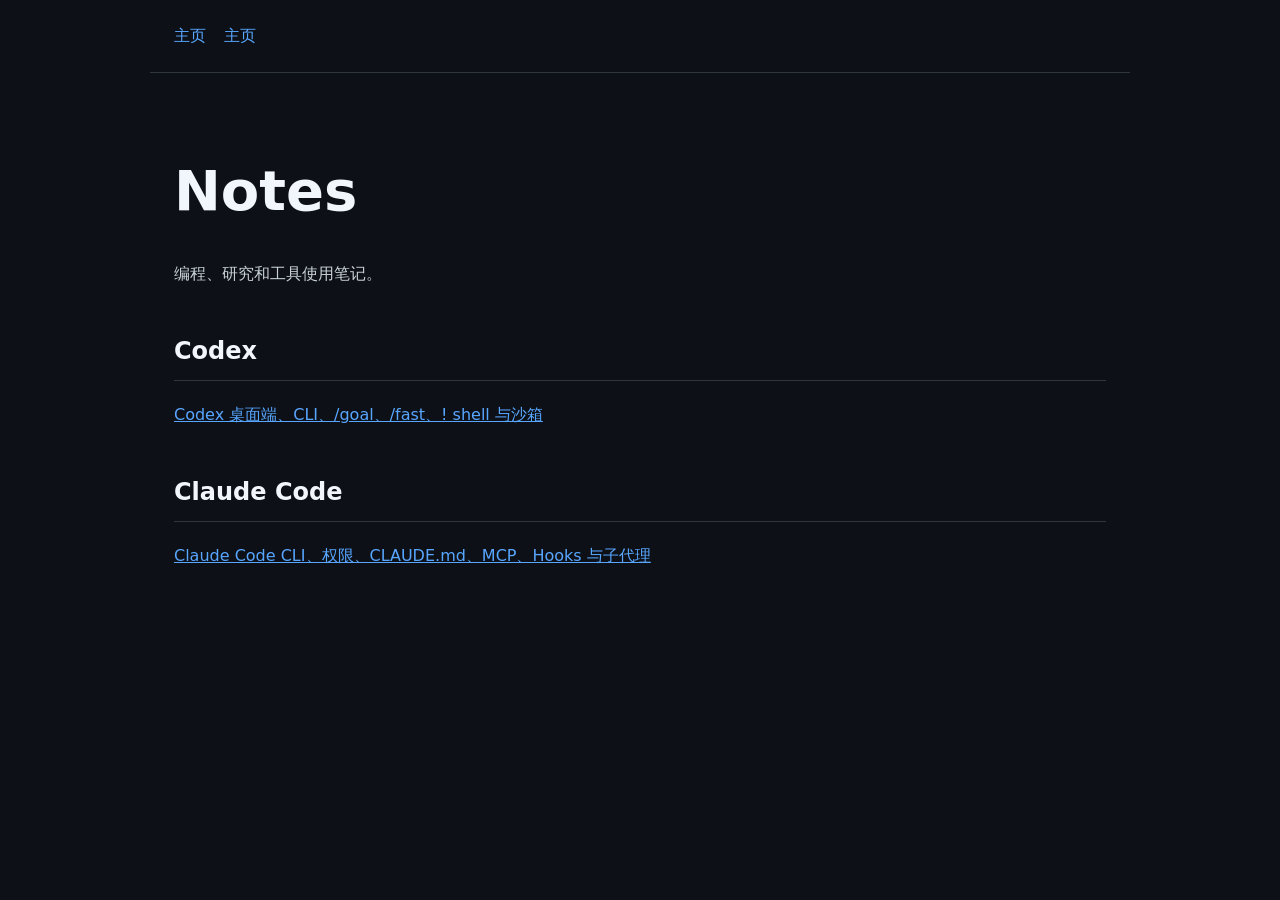
==== notes/index.html @ 538e0363 "Publish notes as site pages" ====
<!doctype html><html lang="zh-CN"><head><meta charset="utf-8"><meta name="viewport" content="width=device-width,initial-scale=1"><meta name="description" content="Notes"><title>Notes · Jiajun Peng</title><style>
:root{--bg:#0d1117;--panel:#161b22;--text:#c9d1d9;--muted:#8b949e;--blue:#58a6ff;--teal:#2dd4bf;--line:#30363d}
*{box-sizing:border-box}body{margin:0;background:var(--bg);color:var(--text);font:16px/1.75 system-ui,-apple-system,"Segoe UI",sans-serif}
main{max-width:980px;margin:0 auto;padding:48px 24px 80px}a{color:var(--blue)}nav{max-width:980px;margin:0 auto;padding:22px 24px;border-bottom:1px solid var(--line)}nav a{margin-right:18px;text-decoration:none}
h1,h2,h3{color:#f0f6fc}h1{font-size:clamp(2rem,5vw,3.5rem);line-height:1.15}h2{margin-top:42px;border-bottom:1px solid var(--line);padding-bottom:8px}
blockquote{border-left:3px solid var(--teal);margin-left:0;padding-left:16px;color:var(--muted)}code{background:#1f2630;border-radius:4px;padding:2px 5px}pre{background:#111820;border:1px solid var(--line);border-radius:8px;padding:16px;overflow:auto}pre code{background:none;padding:0}
table{border-collapse:collapse;width:100%;margin:18px 0;display:block;overflow-x:auto}th,td{border:1px solid var(--line);padding:8px 11px;text-align:left;vertical-align:top}th{background:#161b22}li{margin:5px 0}.meta{color:var(--muted);font-size:.9rem}.back{display:inline-block;margin-top:22px}
</style></head><body><nav><a href="/index.html">主页</a><a href="/index.html">主页</a></nav><main><h1>Notes</h1><p>编程、研究和工具使用笔记。</p><div class="grid"><div class="card"><h2>Codex</h2><p><a href="codex/">Codex 桌面端、CLI、/goal、/fast、! shell 与沙箱</a></p></div><div class="card"><h2>Claude Code</h2><p><a href="claude-code/">Claude Code CLI、权限、CLAUDE.md、MCP、Hooks 与子代理</a></p></div></div></main></body></html>
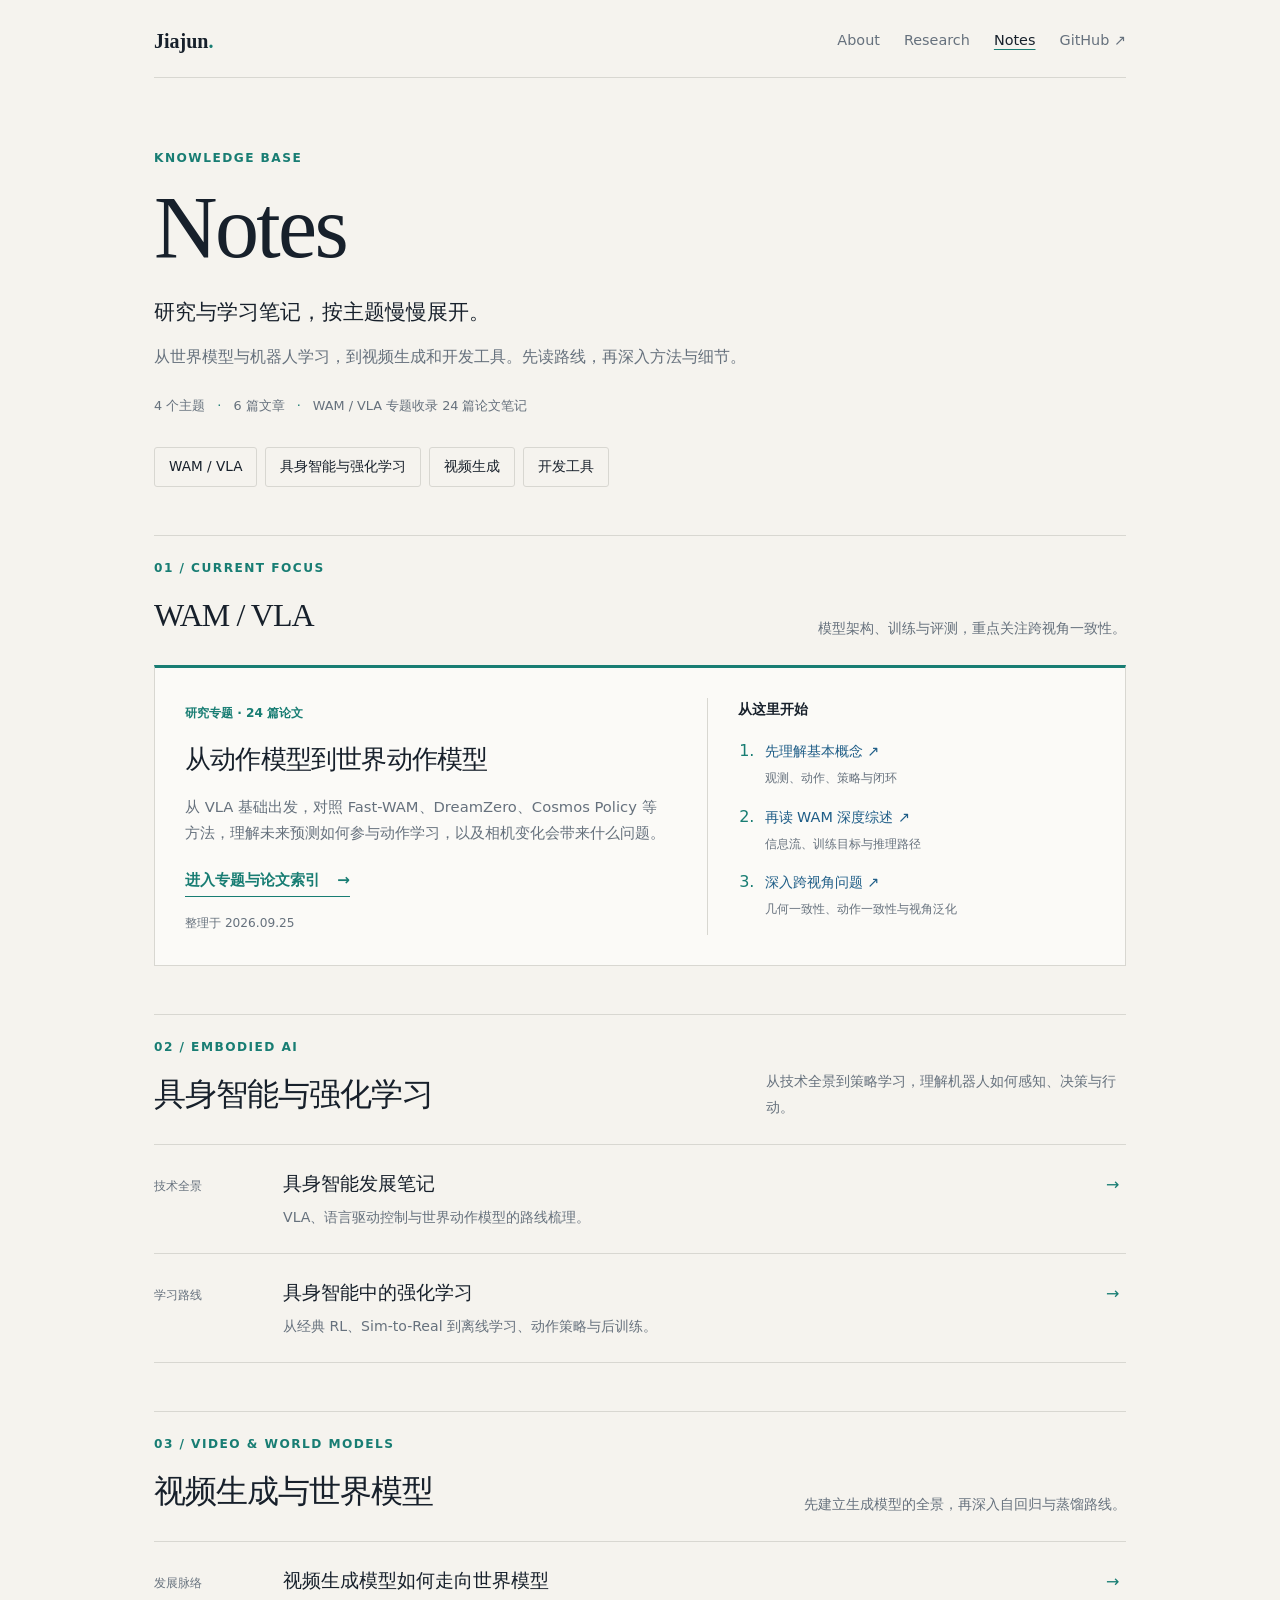
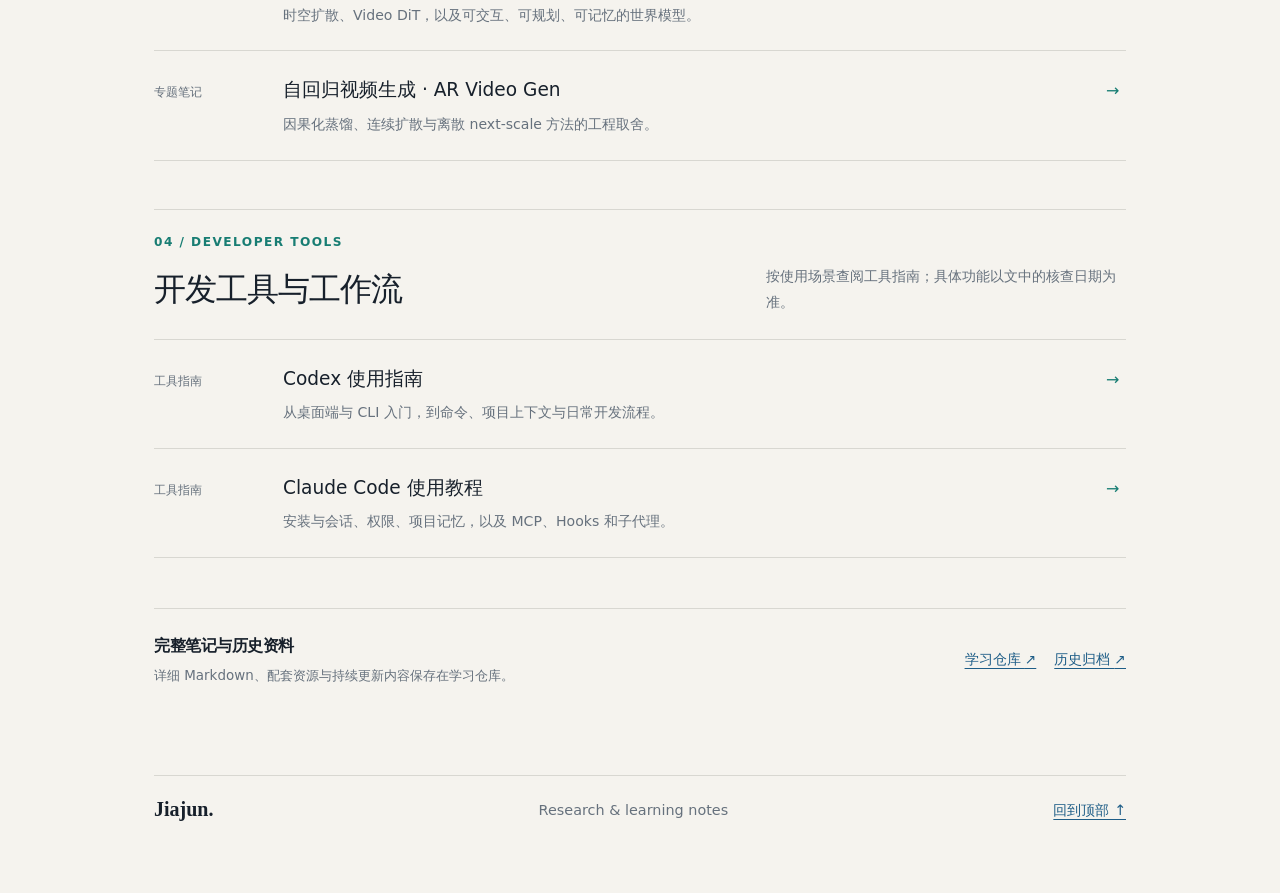
==== commit ce349829: "Organize notes by topic and add WAM VLA reading guide" ====
--- a/notes/index.html
+++ b/notes/index.html
@@ -1,8 +1,18 @@
-<!doctype html><html lang="zh-CN"><head><meta charset="utf-8"><meta name="viewport" content="width=device-width,initial-scale=1"><meta name="description" content="Notes"><title>Notes · Jiajun Peng</title><style>
-:root{--bg:#0d1117;--panel:#161b22;--text:#c9d1d9;--muted:#8b949e;--blue:#58a6ff;--teal:#2dd4bf;--line:#30363d}
-*{box-sizing:border-box}body{margin:0;background:var(--bg);color:var(--text);font:16px/1.75 system-ui,-apple-system,"Segoe UI",sans-serif}
-main{max-width:980px;margin:0 auto;padding:48px 24px 80px}a{color:var(--blue)}nav{max-width:980px;margin:0 auto;padding:22px 24px;border-bottom:1px solid var(--line)}nav a{margin-right:18px;text-decoration:none}
-h1,h2,h3{color:#f0f6fc}h1{font-size:clamp(2rem,5vw,3.5rem);line-height:1.15}h2{margin-top:42px;border-bottom:1px solid var(--line);padding-bottom:8px}
-blockquote{border-left:3px solid var(--teal);margin-left:0;padding-left:16px;color:var(--muted)}code{background:#1f2630;border-radius:4px;padding:2px 5px}pre{background:#111820;border:1px solid var(--line);border-radius:8px;padding:16px;overflow:auto}pre code{background:none;padding:0}
-table{border-collapse:collapse;width:100%;margin:18px 0;display:block;overflow-x:auto}th,td{border:1px solid var(--line);padding:8px 11px;text-align:left;vertical-align:top}th{background:#161b22}li{margin:5px 0}.meta{color:var(--muted);font-size:.9rem}.back{display:inline-block;margin-top:22px}
-</style></head><body><nav><a href="/index.html">主页</a><a href="/index.html">主页</a></nav><main><h1>Notes</h1><p>编程、研究和工具使用笔记。</p><div class="grid"><div class="card"><h2>Codex</h2><p><a href="codex/">Codex 桌面端、CLI、/goal、/fast、! shell 与沙箱</a></p></div><div class="card"><h2>Claude Code</h2><p><a href="claude-code/">Claude Code CLI、权限、CLAUDE.md、MCP、Hooks 与子代理</a></p></div></div></main></body></html>+<!doctype html>
+<html lang="zh-CN">
+<head>
+  <meta charset="utf-8">
+  <meta name="viewport" content="width=device-width, initial-scale=1">
+  <title>Notes 主题目录 | Jiajun Peng</title>
+  <link rel="canonical" href="https://kevinjustin-love.github.io/notes.html">
+  <link rel="stylesheet" href="../notes.css">
+  <script>
+    const destination = new URL("../notes.html", window.location.href);
+    destination.search = window.location.search;
+    destination.hash = window.location.hash;
+    window.location.replace(destination.href);
+  </script>
+  <meta http-equiv="refresh" content="0; url=../notes.html">
+</head>
+<body class="redirect-page"><main><p class="eyebrow">Notes</p><h1>笔记入口已更新</h1><p>正在前往统一的阅读页面。</p><p><a href="../notes.html">打开Notes 主题目录 →</a></p></main></body>
+</html>
--- a/notes.css
+++ b/notes.css
@@ -0,0 +1,162 @@
+:root { --paper:#f5f3ee; --ink:#17202b; --muted:#66717d; --blue:#1e5d87; --teal:#187d73; --line:#d8d7d1; --card:#fbfaf7; }
+* { box-sizing:border-box; } html { scroll-behavior:smooth; } body { margin:0; background:var(--paper); color:var(--ink); font:16px/1.75 Inter,ui-sans-serif,system-ui,-apple-system,"Segoe UI",sans-serif; }
+main { max-width:900px; margin:auto; padding:28px 34px 70px; } a { color:var(--blue); } .site-header { display:flex; justify-content:space-between; align-items:center; padding-bottom:24px; border-bottom:1px solid var(--line); } .wordmark { color:var(--ink); font:700 1.25rem/1 Georgia,serif; text-decoration:none; } .wordmark span { color:var(--teal); } nav { display:flex; gap:24px; } nav a { color:var(--muted); font-size:.9rem; text-decoration:none; }
+.note-hero { padding:72px 0 45px; } .eyebrow { color:var(--teal); font-size:.76rem; font-weight:700; letter-spacing:.12em; text-transform:uppercase; } h1,h2,h3 { font-family:Georgia,"Times New Roman",serif; font-weight:400; letter-spacing:-.03em; } h1 { margin:14px 0 15px; font-size:clamp(2.5rem,6vw,4.8rem); line-height:1.05; } h2 { margin:42px 0 14px; padding-top:22px; border-top:1px solid var(--line); font-size:2rem; } h3 { margin:28px 0 8px; font-size:1.4rem; } .note-meta { color:var(--muted); } .note-content { color:#384550; } .note-content p { max-width:760px; } .note-content blockquote { margin:20px 0; padding:10px 18px; border-left:3px solid var(--teal); background:rgba(24,125,115,.07); color:var(--muted); } .note-content code { padding:2px 5px; border-radius:4px; background:#e8e6df; font-size:.9em; } .note-content pre { overflow:auto; padding:17px 19px; border:1px solid var(--line); border-radius:8px; background:#202a32; color:#e6edf3; font: .88rem/1.6 ui-monospace,SFMono-Regular,Consolas,monospace; } .note-content pre code { padding:0; background:transparent; } .note-content li { margin:4px 0; } footer { display:flex; justify-content:space-between; gap:20px; margin-top:64px; padding-top:22px; border-top:1px solid var(--line); color:var(--muted); font-size:.9rem; } .footer-wordmark { color:var(--ink); font:700 1.25rem Georgia,serif; text-decoration:none; } @media (max-width:720px) { main { padding:20px 20px 50px; } nav { gap:12px; } .note-hero { padding:58px 0 36px; } footer { display:block; } footer span { display:block; margin:8px 0; } }
+
+.note-content table { width:100%; margin:20px 0 26px; border-collapse:collapse; font-size:.94rem; }
+.note-content th, .note-content td { padding:11px 12px; border-bottom:1px solid var(--line); text-align:left; vertical-align:top; }
+.note-content th { color:var(--ink); font-weight:700; background:rgba(24,125,115,.08); }
+.note-content tr:last-child td { border-bottom:0; }
+.paper-figure { max-width:100%; overflow:hidden; margin:30px 0 34px; padding:12px; background:var(--card); border:1px solid var(--line); }
+.paper-figure img { display:block; width:auto; max-width:100%; height:auto; max-height:480px; margin:0 auto; object-fit:contain; background:#fff; }
+.paper-figure figcaption { display:block; padding:12px 4px 2px; color:var(--muted); font-size:.84rem; line-height:1.55; }
+.paper-figure figcaption a { margin-left:6px; white-space:nowrap; }
+.note-diagram { display:grid; grid-template-columns:repeat(3,minmax(0,1fr)); gap:12px; margin:25px 0 34px; }
+.note-diagram div { padding:18px; border:1px solid var(--line); background:var(--card); }
+.note-diagram strong { display:block; color:var(--blue); font:1.25rem Georgia,serif; }
+.note-diagram span { display:block; margin-top:5px; color:var(--muted); font-size:.9rem; }
+.source-note { color:var(--muted); font-size:.9rem; }
+@media (max-width:720px) { .note-diagram { grid-template-columns:1fr; } .paper-figure { max-width:100%; margin-left:0; margin-right:0; padding:8px; } .paper-figure img { max-width:100%; max-height:320px; } .note-content table { display:block; max-width:100%; overflow-x:auto; white-space:normal; } .note-content pre { max-width:100%; overflow-x:auto; } }
+
+/* Shared navigation and article reading aids. */
+html { scroll-padding-top:24px; }
+body { overflow-wrap:break-word; }
+a { text-underline-offset:4px; }
+a:focus-visible, summary:focus-visible { outline:2px solid var(--teal); outline-offset:5px; border-radius:2px; }
+.site-header nav { flex-wrap:wrap; justify-content:flex-end; }
+.site-header nav a[aria-current] { color:var(--ink); text-decoration:underline; text-decoration-color:var(--teal); }
+.skip-link { position:absolute; top:-100px; left:20px; z-index:10; padding:10px 16px; background:var(--ink); color:white; }
+.skip-link:focus { top:12px; }
+.note-breadcrumb { display:flex; flex-wrap:wrap; justify-content:flex-start; align-items:center; gap:10px; margin-top:25px; color:var(--muted); font-size:.85rem; }
+.note-breadcrumb a { color:var(--blue); font-size:inherit; text-decoration:underline; }
+.note-breadcrumb + .note-hero { padding-top:35px; }
+.note-toc { margin:0 0 34px; padding:16px 22px; border:1px solid var(--line); background:var(--card); }
+.note-toc summary { cursor:pointer; color:var(--ink); font-weight:600; }
+.note-toc nav { display:block; margin-top:12px; }
+.note-toc ol { margin:0; padding-left:22px; columns:2; column-gap:36px; }
+.note-toc li { break-inside:avoid; padding:3px 0; }
+.note-toc a { color:var(--blue); font-size:.88rem; text-decoration:underline; }
+.related-notes { display:flex; flex-wrap:wrap; align-items:baseline; gap:10px 22px; margin-top:45px; padding-top:22px; border-top:1px solid var(--line); }
+.related-notes strong { width:100%; color:var(--ink); font-size:.85rem; }
+.related-notes a { color:var(--blue); text-decoration:underline; }
+.related-notes > p { width:100%; margin:0; color:var(--ink); font-size:.85rem; font-weight:600; }
+.related-notes ul { display:flex; flex-wrap:wrap; gap:10px 22px; list-style:none; margin:0; padding:0; }
+
+/* Topic directory. */
+.notes-index main, .wam-guide main { max-width:1040px; }
+.catalog-hero { padding:58px 0 30px; }
+.catalog-hero h1 { margin:8px 0 20px; font-size:clamp(3.5rem,8vw,5.5rem); }
+.catalog-lead { margin:0 0 12px; color:var(--ink); font-size:1.3rem; }
+.catalog-intro { max-width:660px; margin:0; color:var(--muted); }
+.catalog-stats { margin:24px 0 0; color:var(--muted); font-size:.8rem; }
+.catalog-stats span { padding:0 8px; color:var(--teal); }
+.topic-nav { display:flex; flex-wrap:wrap; gap:8px; margin:0 0 45px; }
+.topic-nav a { padding:7px 14px; border:1px solid var(--line); border-radius:3px; color:var(--ink); font-size:.85rem; text-decoration:none; }
+.topic-nav a:hover { border-color:var(--teal); color:var(--teal); background:var(--card); }
+.catalog-section { margin-top:48px; }
+.catalog-heading { display:flex; align-items:flex-end; justify-content:space-between; gap:30px; padding:22px 0; border-top:1px solid var(--line); }
+.catalog-heading .eyebrow { margin:0 0 8px; }
+.catalog-heading h2 { margin:0; padding:0; border:0; font-size:clamp(1.6rem,3vw,2rem); }
+.catalog-heading > p { max-width:360px; margin:0 0 2px; color:var(--muted); font-size:.9rem; }
+.featured-note { display:grid; grid-template-columns:1.25fr 1fr; gap:36px; padding:30px; border:1px solid var(--line); border-top:3px solid var(--teal); background:var(--card); }
+.topic-label { color:var(--teal); font-size:.76rem; font-weight:600; }
+.featured-note h3 { margin:10px 0 12px; font-size:1.65rem; }
+.featured-note p { margin:0 0 20px; color:var(--muted); font-size:.92rem; }
+.primary-note-link { display:inline-block; padding-bottom:3px; border-bottom:1px solid var(--teal); color:var(--teal); font-size:.95rem; font-weight:600; text-decoration:none; }
+.primary-note-link span { margin-left:12px; }
+.featured-note .updated { margin:16px 0 0; font-size:.76rem; }
+.start-here { border-left:1px solid var(--line); padding-left:30px; }
+.start-here h4 { margin:0 0 15px; font-size:.85rem; font-weight:600; }
+.start-here ol { margin:0; padding-left:22px; }
+.start-here li { margin:0 0 14px; padding-left:5px; color:var(--teal); }
+.start-here li:last-child { margin-bottom:0; }
+.start-here a { font-size:.9rem; text-decoration:none; }
+.start-here a:hover { text-decoration:underline; }
+.start-here li > span { display:block; margin-top:2px; color:var(--muted); font-size:.78rem; }
+.catalog-list { list-style:none; padding:0; margin:0; border-top:1px solid var(--line); }
+.catalog-row { display:grid; grid-template-columns:105px minmax(0,1fr) 20px; gap:24px; align-items:baseline; padding:23px 0; border-bottom:1px solid var(--line); color:var(--ink); text-decoration:none; }
+.catalog-kind { color:var(--muted); font-size:.78rem; }
+.catalog-title { display:block; margin-bottom:5px; font-size:1.16rem; }
+.catalog-description { display:block; color:var(--muted); font-size:.88rem; }
+.row-arrow { color:var(--teal); }
+.catalog-row:hover .catalog-title { color:var(--blue); text-decoration:underline; }
+.library-links { display:flex; align-items:center; justify-content:space-between; gap:30px; margin-top:50px; padding:24px 0; border-top:1px solid var(--line); }
+.library-links h2 { margin:0 0 5px; padding:0; border:0; font-family:inherit; font-size:1rem; font-weight:600; line-height:1.6; }
+.library-links p { margin:0; color:var(--muted); font-size:.84rem; }
+.library-links > div:last-child { display:flex; flex-wrap:wrap; gap:18px; flex-shrink:0; font-size:.85rem; }
+
+/* WAM/VLA topic guide. */
+.wam-guide .note-hero { max-width:760px; padding-bottom:28px; }
+.wam-guide .note-hero h1 { font-size:clamp(3rem,7vw,5rem); }
+.wam-guide .note-hero > p:last-child { color:var(--muted); }
+.guide-section { margin-top:46px; }
+.guide-section > .eyebrow { margin-bottom:8px; }
+.guide-section > h2 { margin:0 0 20px; padding:0; border:0; font-size:clamp(1.65rem,3vw,2rem); }
+.section-intro { color:var(--muted); font-size:.92rem; }
+.reading-path { list-style:none; padding:0; margin:0; border-top:1px solid var(--line); }
+.reading-path > li { display:grid; grid-template-columns:45px 1fr; gap:20px; padding:22px 0; border-bottom:1px solid var(--line); }
+.step-number { color:var(--teal); font:1.6rem/1.5 Georgia,serif; }
+.reading-path h3 { margin:0 0 6px; font-size:1.25rem; }
+.reading-path p { margin:0 0 10px; color:var(--muted); font-size:.9rem; }
+.inline-links { display:flex; flex-wrap:wrap; gap:8px 24px; font-size:.85rem; }
+.reading-pick { margin-top:25px; padding:18px 22px; border-left:3px solid var(--teal); background:rgba(24,125,115,.05); }
+.reading-pick strong { font-size:.88rem; }
+.reading-pick p { margin:8px 0 0; }
+.reading-pick .source-note { font-size:.8rem; }
+.question-grid { display:grid; grid-template-columns:repeat(3,minmax(0,1fr)); gap:22px; }
+.question-grid > div { border-top:2px solid var(--teal); padding:18px 0; }
+.question-grid h3 { margin:10px 0; font-size:1.2rem; line-height:1.6; }
+.question-grid p { color:var(--muted); font-size:.86rem; }
+.question-grid ul { padding-left:18px; font-size:.84rem; }
+.question-grid li { margin:7px 0; }
+.paper-group { margin:12px 0; border:1px solid var(--line); background:var(--card); }
+.paper-group summary { padding:16px 20px; cursor:pointer; font-size:1rem; }
+.paper-group summary > span { float:right; margin-left:10px; color:var(--muted); font-size:.8rem; }
+.paper-list { list-style:none; margin:0; padding:0 20px; }
+.paper-list > li { display:grid; grid-template-columns:minmax(0,1fr) 118px; gap:20px; align-items:center; padding:17px 0; border-top:1px solid var(--line); }
+.paper-list h4 { margin:0 0 4px; font-size:1rem; font-weight:500; }
+.paper-list h4 a { text-decoration:none; }
+.paper-list h4 a:hover { text-decoration:underline; }
+.paper-title { max-width:700px; margin:0; color:var(--muted); font-size:.78rem; line-height:1.6; }
+.paper-original { font-size:.8rem; text-align:right; }
+.paper-original span { display:block; color:var(--muted); font-size:.72rem; }
+.resource-list { list-style:none; padding:0; margin:0; border-top:1px solid var(--line); }
+.resource-list li { display:grid; grid-template-columns:240px 1fr; gap:24px; padding:15px 0; border-bottom:1px solid var(--line); font-size:.92rem; }
+.resource-list span { color:var(--muted); font-size:.85rem; }
+.evidence-note { margin-top:24px; color:var(--muted); font-size:.82rem; }
+.redirect-page main { max-width:700px; padding-top:80px; }
+.redirect-page h1 { font-size:2.5rem; }
+
+@media (max-width:720px) {
+  .catalog-hero { padding:42px 0 24px; }
+  .catalog-lead { font-size:1.13rem; }
+  .catalog-stats { line-height:1.9; }
+  .topic-nav { margin-bottom:32px; }
+  .topic-nav a { padding:8px 10px; font-size:.8rem; }
+  .catalog-section, .guide-section { margin-top:35px; }
+  .catalog-heading { display:block; padding-bottom:18px; }
+  .catalog-heading > p { max-width:none; margin-top:12px; font-size:.86rem; }
+  .featured-note { grid-template-columns:1fr; gap:24px; padding:23px; }
+  .start-here { border-left:0; border-top:1px solid var(--line); padding:20px 0 0; }
+  .catalog-row { grid-template-columns:minmax(0,1fr) 20px; gap:4px 15px; padding:20px 0; }
+  .catalog-kind { grid-column:1 / -1; }
+  .catalog-title { font-size:1.1rem; }
+  .library-links { display:block; }
+  .library-links > div:last-child { margin-top:15px; }
+  .question-grid { grid-template-columns:1fr; gap:0; }
+  .question-grid > div { padding:18px 0 12px; }
+  .reading-path > li { grid-template-columns:30px minmax(0,1fr); gap:15px; }
+  .reading-pick { padding:16px; }
+  .paper-group summary { padding:14px; font-size:.9rem; }
+  .paper-list { padding:0 14px; }
+  .paper-list > li { grid-template-columns:minmax(0,1fr); gap:9px; }
+  .paper-original { text-align:left; }
+  .paper-original span { display:inline; margin-left:6px; }
+  .resource-list li { grid-template-columns:1fr; gap:4px; }
+  .note-toc { padding:14px 18px; }
+  .note-toc ol { columns:1; }
+  .site-header { gap:18px; }
+  .site-header nav { gap:8px 12px; }
+  .site-header nav a { font-size:.8rem; }
+}
+@media (prefers-reduced-motion:reduce) { html { scroll-behavior:auto; } }
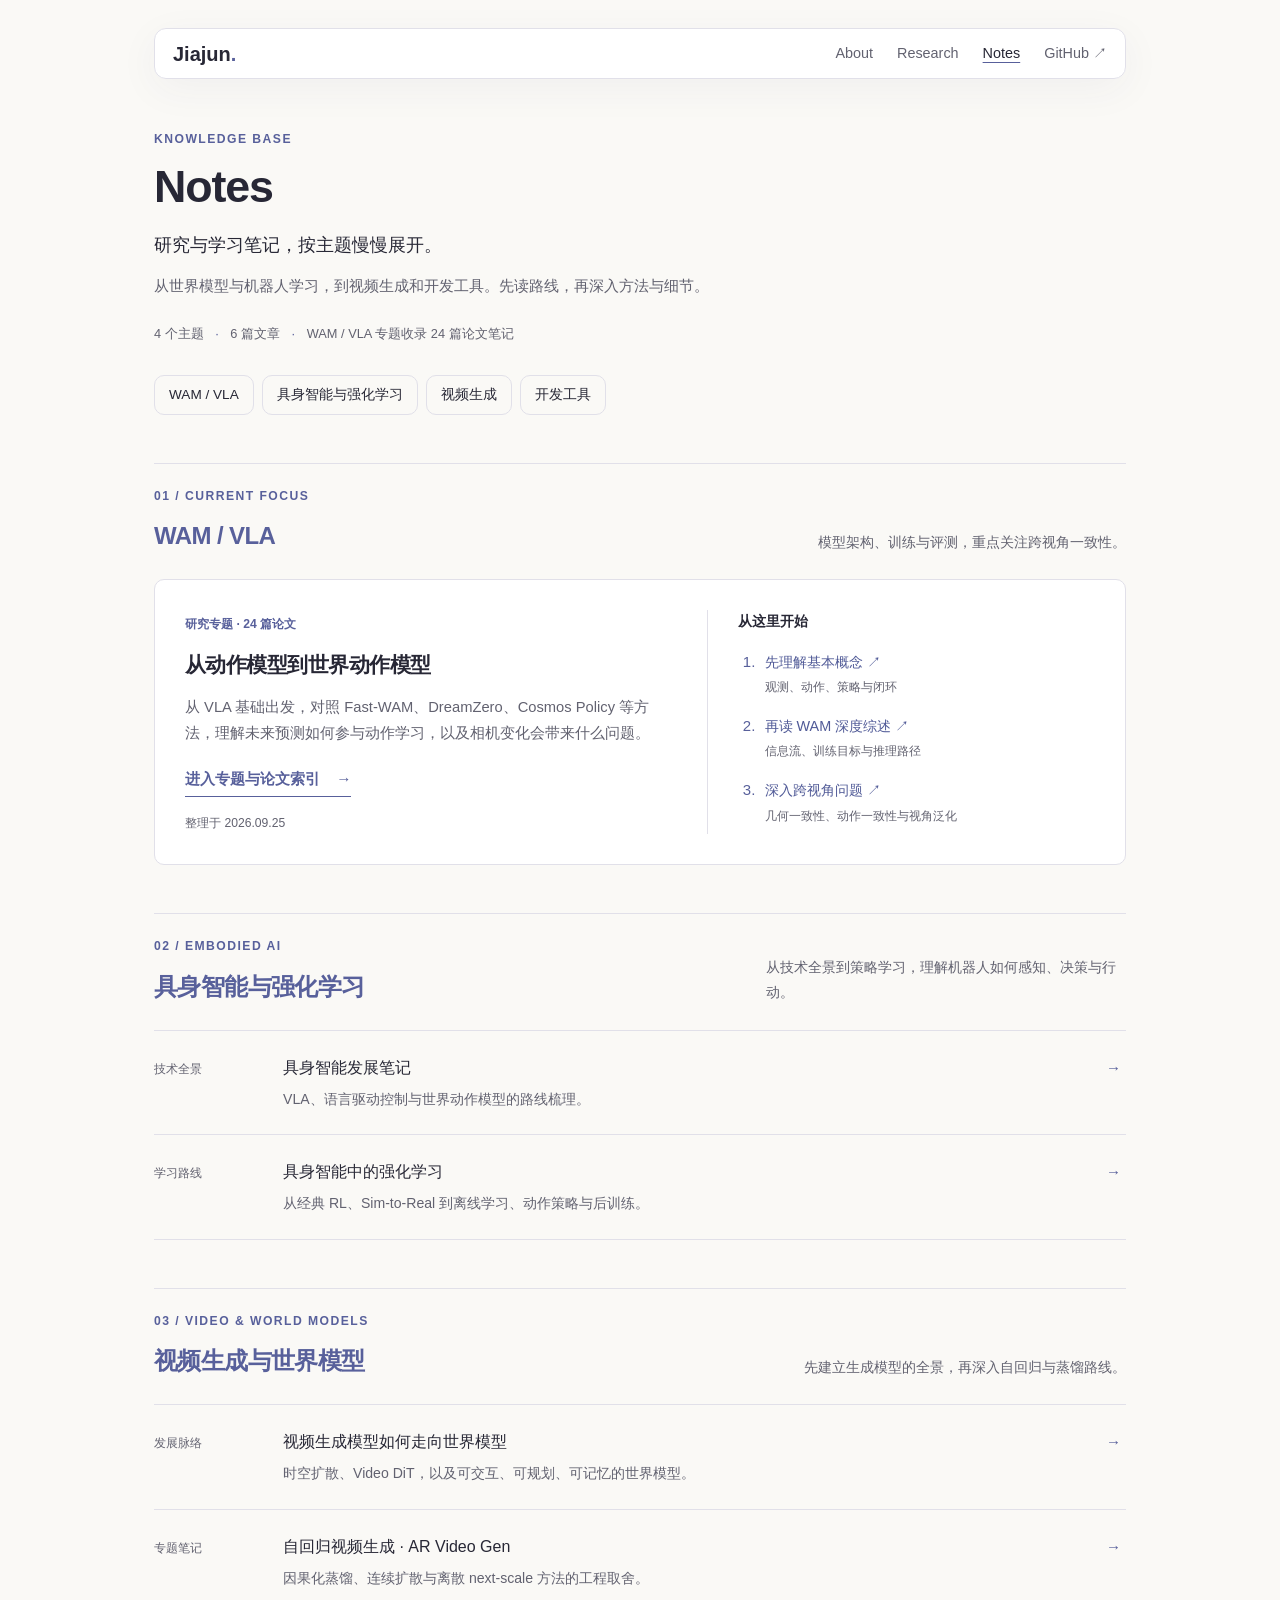
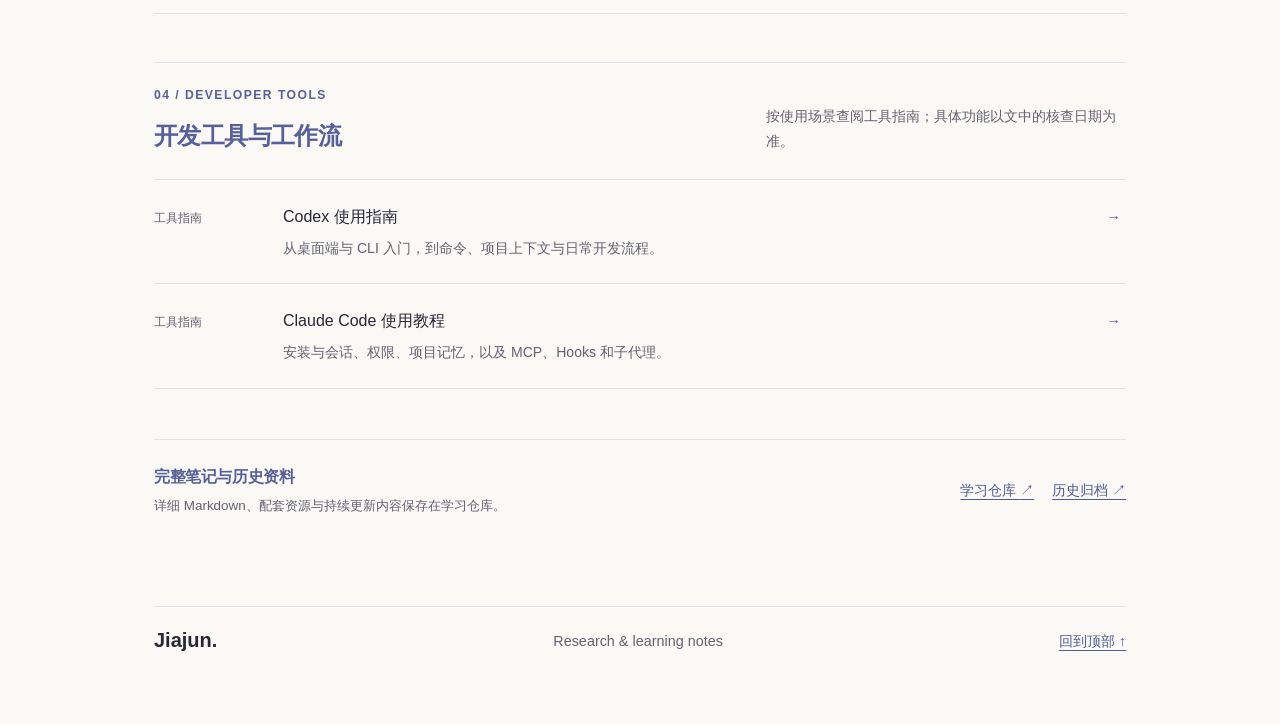
==== commit 8291b52f: "Restyle bilingual academic site with Anleeno-inspired sidebar layout" ====
--- a/notes/index.html
+++ b/notes/index.html
@@ -4,7 +4,10 @@
   <meta charset="utf-8">
   <meta name="viewport" content="width=device-width, initial-scale=1">
   <title>Notes 主题目录 | Jiajun Peng</title>
+  <link rel="icon" type="image/x-icon" href="../assets/favicon.ico">
+  <link rel="icon" type="image/png" sizes="32x32" href="../assets/favicon.png">
   <link rel="canonical" href="https://kevinjustin-love.github.io/notes.html">
+  <link rel="stylesheet" href="../theme.css">
   <link rel="stylesheet" href="../notes.css">
   <script>
     const destination = new URL("../notes.html", window.location.href);
--- a/theme.css
+++ b/theme.css
@@ -0,0 +1,8 @@
+/* Shared palette; keep reading pages and both homepages coordinated. */
+:root { color-scheme:light; --paper:#faf9f6; --ink:#272735; --muted:#626270; --blue:#505a97; --teal:#58609b; --line:#e1e0e9; --card:#fff; --accent:#58609b; --accent-hover:#5748a4; --accent-soft:#eeedf6; --shadow:0 10px 40px rgb(55 51 91 / 5%); }
+html { scroll-behavior:smooth; scroll-padding-top:100px; }
+body { background:var(--paper); color:var(--ink); }
+a { text-underline-offset:3px; }
+a:focus-visible,button:focus-visible,summary:focus-visible { outline:2px solid var(--accent); outline-offset:4px; }
+::selection { background:#dddaf0; color:#272735; }
+@media(prefers-reduced-motion:reduce) { html { scroll-behavior:auto; } *,*::before,*::after { animation:none!important; transition:none!important; } }
--- a/notes.css
+++ b/notes.css
@@ -1,4 +1,4 @@
-:root { --paper:#f5f3ee; --ink:#17202b; --muted:#66717d; --blue:#1e5d87; --teal:#187d73; --line:#d8d7d1; --card:#fbfaf7; }
+/* Palette is defined in theme.css, shared with the academic homepage. */
 * { box-sizing:border-box; } html { scroll-behavior:smooth; } body { margin:0; background:var(--paper); color:var(--ink); font:16px/1.75 Inter,ui-sans-serif,system-ui,-apple-system,"Segoe UI",sans-serif; }
 main { max-width:900px; margin:auto; padding:28px 34px 70px; } a { color:var(--blue); } .site-header { display:flex; justify-content:space-between; align-items:center; padding-bottom:24px; border-bottom:1px solid var(--line); } .wordmark { color:var(--ink); font:700 1.25rem/1 Georgia,serif; text-decoration:none; } .wordmark span { color:var(--teal); } nav { display:flex; gap:24px; } nav a { color:var(--muted); font-size:.9rem; text-decoration:none; }
 .note-hero { padding:72px 0 45px; } .eyebrow { color:var(--teal); font-size:.76rem; font-weight:700; letter-spacing:.12em; text-transform:uppercase; } h1,h2,h3 { font-family:Georgia,"Times New Roman",serif; font-weight:400; letter-spacing:-.03em; } h1 { margin:14px 0 15px; font-size:clamp(2.5rem,6vw,4.8rem); line-height:1.05; } h2 { margin:42px 0 14px; padding-top:22px; border-top:1px solid var(--line); font-size:2rem; } h3 { margin:28px 0 8px; font-size:1.4rem; } .note-meta { color:var(--muted); } .note-content { color:#384550; } .note-content p { max-width:760px; } .note-content blockquote { margin:20px 0; padding:10px 18px; border-left:3px solid var(--teal); background:rgba(24,125,115,.07); color:var(--muted); } .note-content code { padding:2px 5px; border-radius:4px; background:#e8e6df; font-size:.9em; } .note-content pre { overflow:auto; padding:17px 19px; border:1px solid var(--line); border-radius:8px; background:#202a32; color:#e6edf3; font: .88rem/1.6 ui-monospace,SFMono-Regular,Consolas,monospace; } .note-content pre code { padding:0; background:transparent; } .note-content li { margin:4px 0; } footer { display:flex; justify-content:space-between; gap:20px; margin-top:64px; padding-top:22px; border-top:1px solid var(--line); color:var(--muted); font-size:.9rem; } .footer-wordmark { color:var(--ink); font:700 1.25rem Georgia,serif; text-decoration:none; } @media (max-width:720px) { main { padding:20px 20px 50px; } nav { gap:12px; } .note-hero { padding:58px 0 36px; } footer { display:block; } footer span { display:block; margin:8px 0; } }
@@ -160,3 +160,24 @@
   .site-header nav a { font-size:.8rem; }
 }
 @media (prefers-reduced-motion:reduce) { html { scroll-behavior:auto; } }
+
+/* Anleeno-inspired reading theme. */
+html { scroll-padding-top:120px; }
+body { font-family:Inter,"Segoe UI","Microsoft YaHei",sans-serif; font-size:15px; }
+h1,h2,h3 { font-family:inherit; font-weight:700; letter-spacing:-.025em; }
+h1 { font-size:clamp(2rem,5vw,3rem); }
+h2 { font-size:1.5rem; color:var(--accent); }
+h3 { font-size:1.15rem; }
+.site-header { position:sticky; top:12px; z-index:20; padding:12px 18px; border:1px solid var(--line); border-radius:12px; background:rgb(255 255 255 / 93%); backdrop-filter:blur(16px); box-shadow:var(--shadow); }
+.wordmark,.footer-wordmark { font-family:inherit; font-weight:800; }
+.note-hero { padding-top:42px; }
+.catalog-hero { padding-top:38px; }
+.catalog-hero h1 { font-size:2.8rem; }
+.catalog-lead { font-size:1.1rem; }
+.featured-note,.note-toc,.topic-nav a,.paper-figure { border-radius:10px; }
+.featured-note { border-top:1px solid var(--line); }
+.catalog-heading h2 { font-size:1.5rem; }
+.featured-note h3 { font-size:1.3rem; }
+.catalog-title { font-size:1rem; }
+.note-content blockquote,.note-content th { background:var(--accent-soft); }
+@media(max-width:720px) { .site-header { padding:10px 12px; gap:12px; } .site-header nav { gap:8px 12px; } .site-header nav a { font-size:12px; } }
